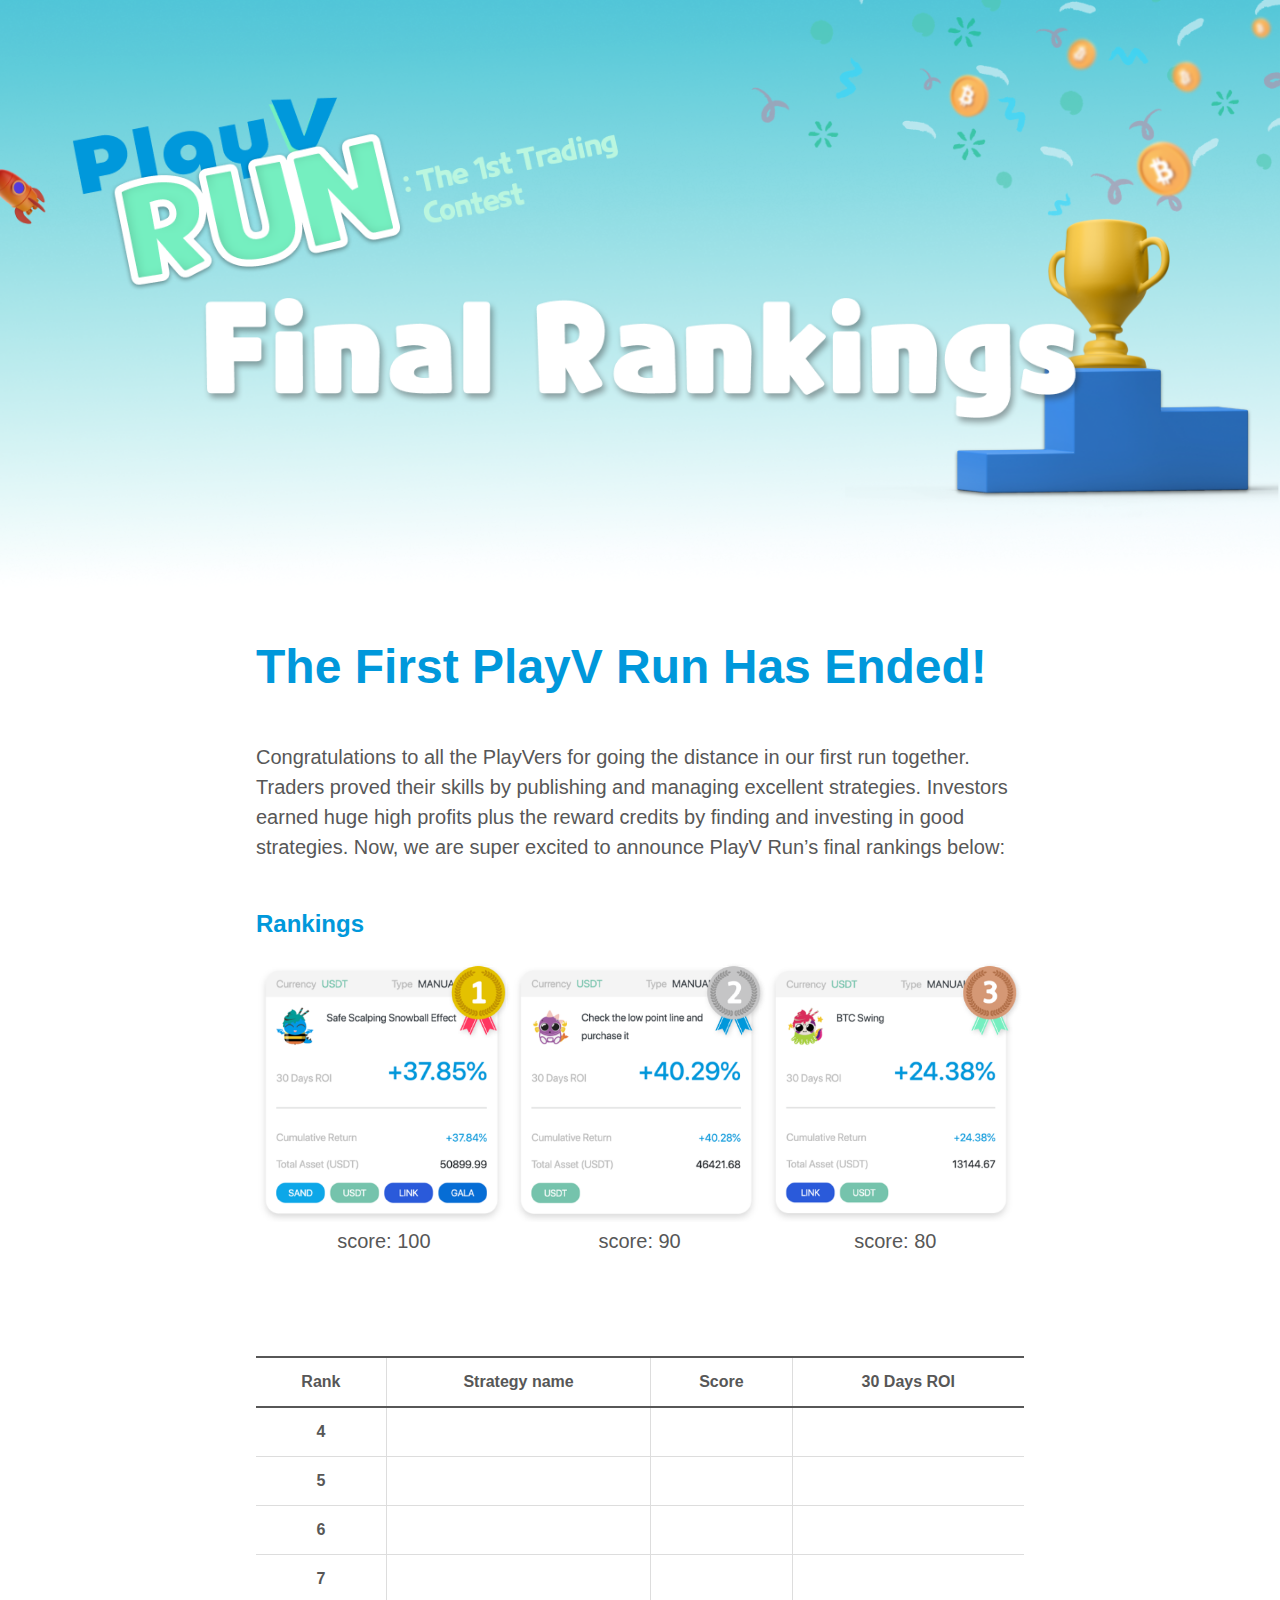
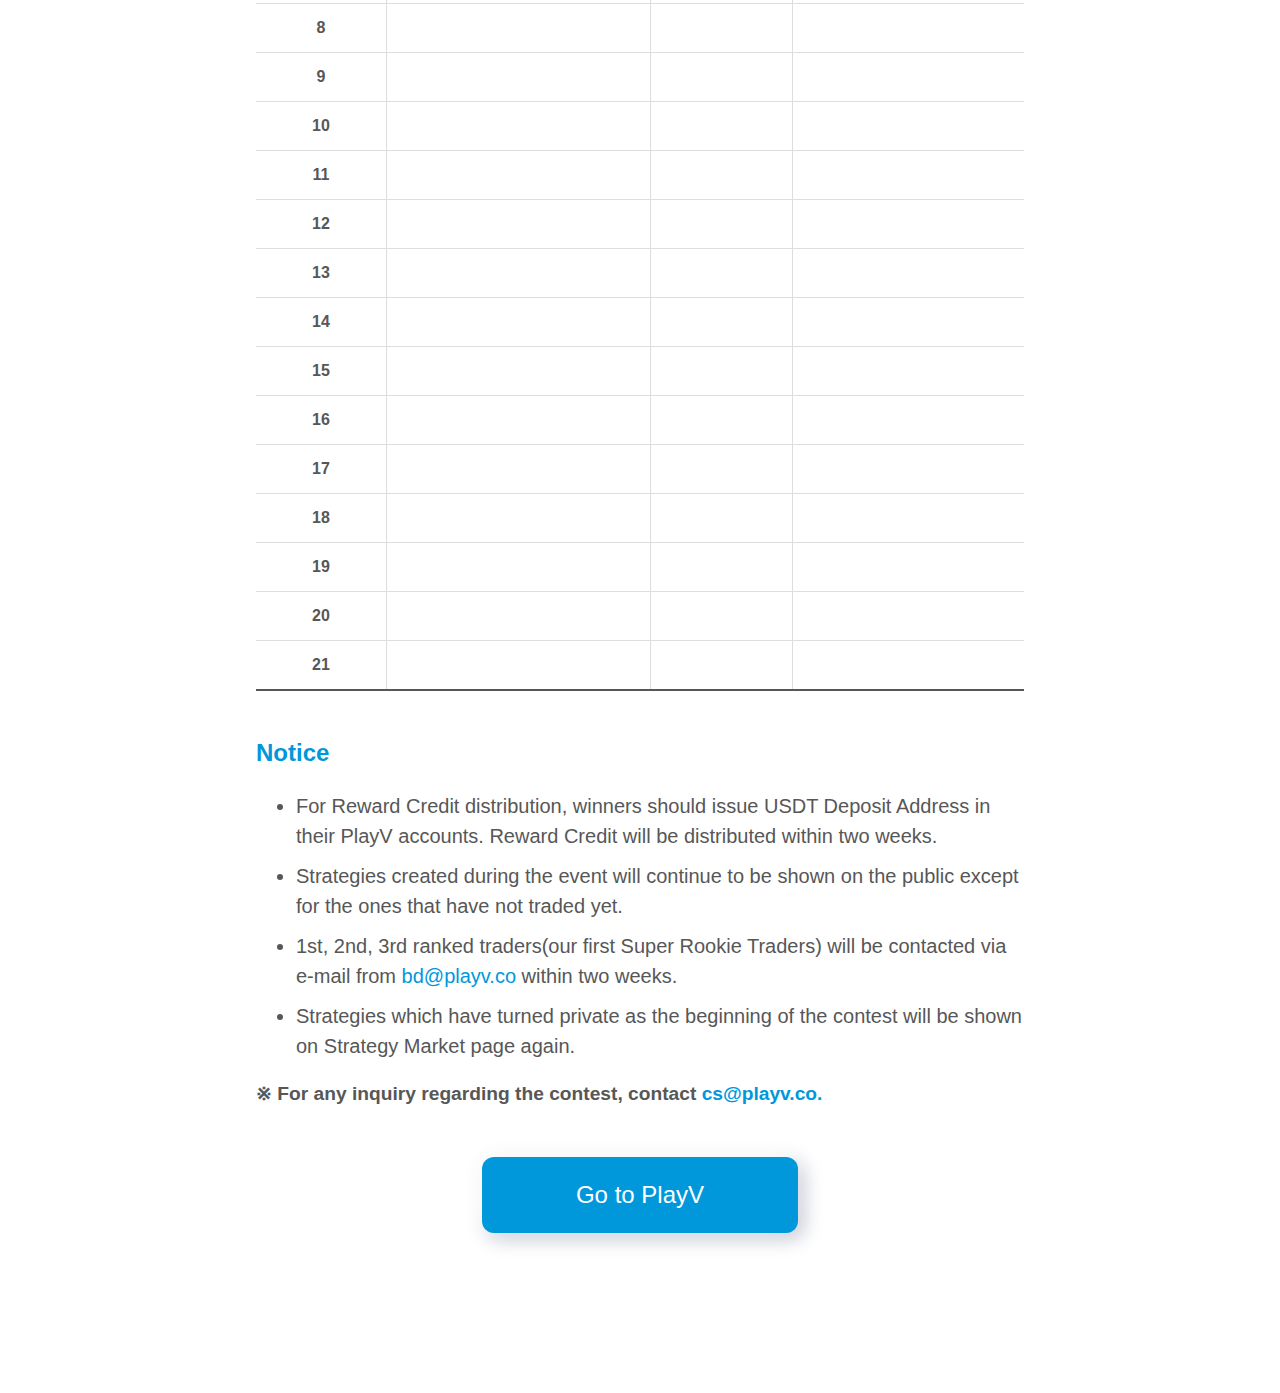
==== close.html @ 8d67564e "Update close.html" ====
<!DOCTYPE html>
<html>
  <head>
    <meta charset="UTF-8" />
    <meta name="viewport" content="width=device-width, initial-scale=1.0">
    <link rel="stylesheet" href="close.css" />
    <link rel="icon" href="imgC/favicon-playV.svg" />
    <meta name="author" content="PlayV" />
    <meta name="title" content="PlayV: Meet Your Crypto Trading Experts" />
    <meta
        name="description"
        content="PlayV is a crypto trading strategy market where you can manage your digital assets with top-performing experts.
  Start only with $50 and invest like a pro."
      />
    <title>PlayV Run</title>
  </head>
  <body>
      <div class="banner">
         <img src="imgC/Hero01.png" width="100%"/>
        </div>
        <div class="app">
          <div class="intro">
            <h1>The First PlayV Run Has Ended!</h1>
            <p>Congratulations to all the PlayVers for going the distance in our first run together. Traders proved their skills by publishing and managing excellent strategies. Investors earned huge high profits plus the reward credits by finding and investing in good strategies. Now, we are super excited to announce PlayV Run’s final rankings below:</p>
        </div>
              
        <div class="rank">
            <h3>Rankings</h3>
            <div class="rankings">
                <div class="rank1">
                    <a href=""><img class="img" src="imgC/01.png" /></a>
                    <p class="score">score: 100</p>
                </div>
                <div class="rank2">
                  <a href=""><img class="img" src="imgC/02.png" /></a>
                    <p class="score">score: 90</p>
                </div>
                <div class="rank3">
                  <a href=""><img class="img" src="imgC/03.png" /></a>
                    <p class="score">score: 80</p>
                </div>
            </div>
                      <div class="table">
            <table>
              <tr>
                <th>Rank</th>
                <th>Strategy name</th>
                <th>Score</th>
                <th class="right">30 Days ROI</th>
              </tr>
              <tr class="top">
                <th>4</th>
                <td></td>
                <td></td>
                <td></td>
              </tr>
             
              <tr>
                <th>5</th>
                <td></td>
                <td></td>
                <td></td>
              </tr>
              
              <tr>
                <th>6</th>
                <td></td>
                <td></td>
                <td></td>
              </tr>

              <tr>
                <th>7</th>
                <td></td>
                <td></td>
                <td></td>
              </tr>

              <tr>
                <th>8</th>
                <td></td>
                <td></td>
                <td></td>
              </tr>

              <tr>
                <th>9</th>
                <td></td>
                <td></td>
                <td></td>
              </tr>

              <tr>
                <th>10</th>
                <td></td>
                <td></td>
                <td></td>
              </tr>

              <tr>
                <th>11</th>
                <td></td>
                <td></td>
                <td></td>
              </tr>

              <tr>
                <th>12</th>
                <td></td>
                <td></td>
                <td></td>
              </tr>

              <tr>
                <th>13</th>
                <td></td>
                <td></td>
                <td></td>
              </tr>

              <tr>
                <th>14</th>
                <td></td>
                <td></td>
                <td></td>
              </tr>

              <tr>
                <th>15</th>
                <td></td>
                <td></td>
                <td></td>
              </tr>

              <tr>
                <th>16</th>
                <td></td>
                <td></td>
                <td></td>
              </tr>

              <tr>
                <th>17</th>
                <td></td>
                <td></td>
                <td></td>
              </tr>

              <tr>
                <th>18</th>
                <td></td>
                <td></td>
                <td></td>
              </tr>

              <tr>
                <th>19</th>
                <td></td>
                <td></td>
                <td></td>
              </tr>

              <tr>
                <th>20</th>
                <td></td>
                <td></td>
                <td></td>
              </tr>

              <tr>
                <th>21</th>
                <td></td>
                <td></td>
                <td></td>
              </tr>
              </table>
          </div>
        </div>
        
        <div class="notice">
            <h3 >Notice</h3>
            <ul>
              <li>For Reward Credit distribution, winners should issue USDT Deposit Address in their PlayV accounts. Reward Credit will be distributed within two weeks.</li>
              <li>Strategies created during the event will continue to be shown on the public except for the ones that have not traded yet.</li>
              <li>1st, 2nd, 3rd ranked traders(our first Super Rookie Traders) will be contacted via e-mail from <a href = "mailto:bd@playv.co">bd@playv.co</a> within two weeks.</li>
              <li>Strategies which have turned private as the beginning of the contest will be shown on Strategy Market page again.</li>
            </ul>
            <p class="caption">※ For any inquiry regarding the contest, contact <a href = "mailto:cs@playv.co">cs@playv.co.</a></p>

    
          <div class="nav">
            <a class="button" href="https://bit.ly/33tmx2T">Go to PlayV</a>
          </div>
        </div>
      </body>
    </html>
---- close.css ----
body {
    width: 100%;
    height: 100%;
    margin: 0px;
    padding: 0px;
    font-family: -apple-system, Arial, Helvetica, sans-serif;
    color: #575757;
  }

  .banner{
      width: 100%;
      height: auto;
  }
  
  .app {
    margin-left: 20%;
    margin-right: 20%;
    width: 60%;
  }
  
  h1 {
    font-size: 3em;
    font-weight: 700;
    color: #0098db;
    margin-bottom: 1em;
  }
  
  h3 {
    font-size: 1.5em;
    font-weight: 600;
    text-align: left;
    color: #0098db;
    margin-top: 2em;
  }

  p{
      font-size: 1.25em;
    line-height: 1.5em;
    font-weight: 300;
  }
  
  .intro{}

  .rankings {
    width: 100%;
    display: flex;
  }
  
  .img{
      width: 100%;
  }

  .rank1{
      width: 33.3%;
      display:flex;
      flex-direction: column;
      align-items: center;
  }
  .rank2{
    width: 33.3%;
    display:flex;
    flex-direction: column;
    align-items: center;
  }
  .rank3{
    width: 33.3%;
    display:flex;
    flex-direction: column;
    align-items: center;
  }

  .table{
      margin-top: 5rem;
  }

 .notice{}

  li {
    margin-top: 0.5em;
    font-weight: 300;
    font-size: 1.25em;
    line-height: 1.5em;
  }
  
  a {
    color: #0098db;
  }
  a:link {
    text-decoration: none;
  }
  a:hover {
    color: #2c2c2c;
    text-decoration: underline;
    opacity: 0.8;
  }
  a:active {
    color: #2c2c2c;
    text-decoration: underline;
  }
  a:visited {
    color: #0098db;
    text-decoration: underline;
  }
  .caption {
    font-size: 1.2em;
    font-weight: bold;
    color: #575757;
  }
  
  .nav {
    display: flex;
    justify-content: center;
    align-items: center;
    margin-top: 3em;
    margin-bottom: 10em;
  }

  .button {
    width: 35%;
    background-color: #0098db; /* Green */
    border: none;
    color: #fff;
    padding: 1em 1em;
    text-align: center;
    text-decoration: none;
    font-size: 16px;
    border-radius: 0.5em;
    font-size: 1.5em;
    box-shadow: -5px -5px 20px white, 5px 5px 20px #babecc;
  }
  
  .button:hover {
    box-shadow: -3px -3px 8px white, 3px 3px 8px #babecc;
    color: #fff;
  }
  
  .button:active {
    box-shadow: inset 5px 5px 10px #babecc, inset -5px -5px 10px white;
    color: #fff;
  }
  
  .button:after {
    box-shadow: inset 5px 5px 10px #babecc, inset -5px -5px 10px white;
    color: #fff;
  }
  .button:visited {
    box-shadow: inset 5px 5px 10px #babecc, inset -5px -5px 10px white;
    color: #fff;
  }
  
  .buttonlong {
    display: block;
    justify-self: center;
    width: 100%;
    margin-top: 5%;
    border: none;
    color: #fff;
  }
  
  table{
        border-collapse: collapse;
        width: 100%;
        text-align: center;
        border-left: 0px;
        border-top: 2px solid #575757;
        border-bottom: 2px solid #575757;
        overflow-wrap: break-word;
  }

  td {
    border: 1px solid #ddd;
    text-align: center;
    padding: 15px;
    border-right: 0px;
  }
  th {
    border: 1px solid #ddd;
    text-align: center;
    padding: 15px;
    border-left: 0px;
  }
  
  .top{
      border-top: 2px solid #575757;
  }

  .right{
    border-right: 0px;
}

  hr {
    border-top: 1px;
    margin-top: 10%;
    margin-bottom: 5%;
  }
  
  .score {
    margin-top:0px;
  }

  
@media only screen and (max-width: 800px) {
    .app {
        margin-left: 7%;
    margin-right: 7%;
      width: 86%;
      height: auto;
    }
    p {
      font-size: 1em;
      font-weight: 400;
      line-height: 1.7em;
      margin-left: 0em;
    }
    .indent {
      margin-left: 1em;
    }
  
    h1 {
      font-size: 2.5em;
    }
  
    h3 {
      font-size: 1.5em;
      line-height: 1em;
      margin-top: 2em;
      font-weight: 700;
    }

    .rankings {
        width: 100%;
        display: flex;
        flex-direction: column;
        align-items: center;
      }
      
      .img{
          width: 100%;
      }
    
      .rank1{
          width: 80%;
          display:flex;
          flex-direction: column;
          align-items: center;
      }
      .rank2{
        width: 80%;
        display:flex;
        flex-direction: column;
        align-items: center;
      }
      .rank3{
        width: 80%;
        display:flex;
        flex-direction: column;
        align-items: center;
      }
  
    li {
      font-size: 1em;
    }
    .caption {
      font-size: 0.85em;
      line-height: 1.5em;
      margin-left: 2.75em;
    }
  
    .button {
      font-size: 1em;
      padding: 1em 1em;
    }
  
    .nav {
        width: 100%;
      margin-top: 3em;
      margin-bottom: 3em;
    }
    
    .score{
        margin-bottom:2.25rem;
    }
    .table{
        margin-top:1rem;
    }
  }
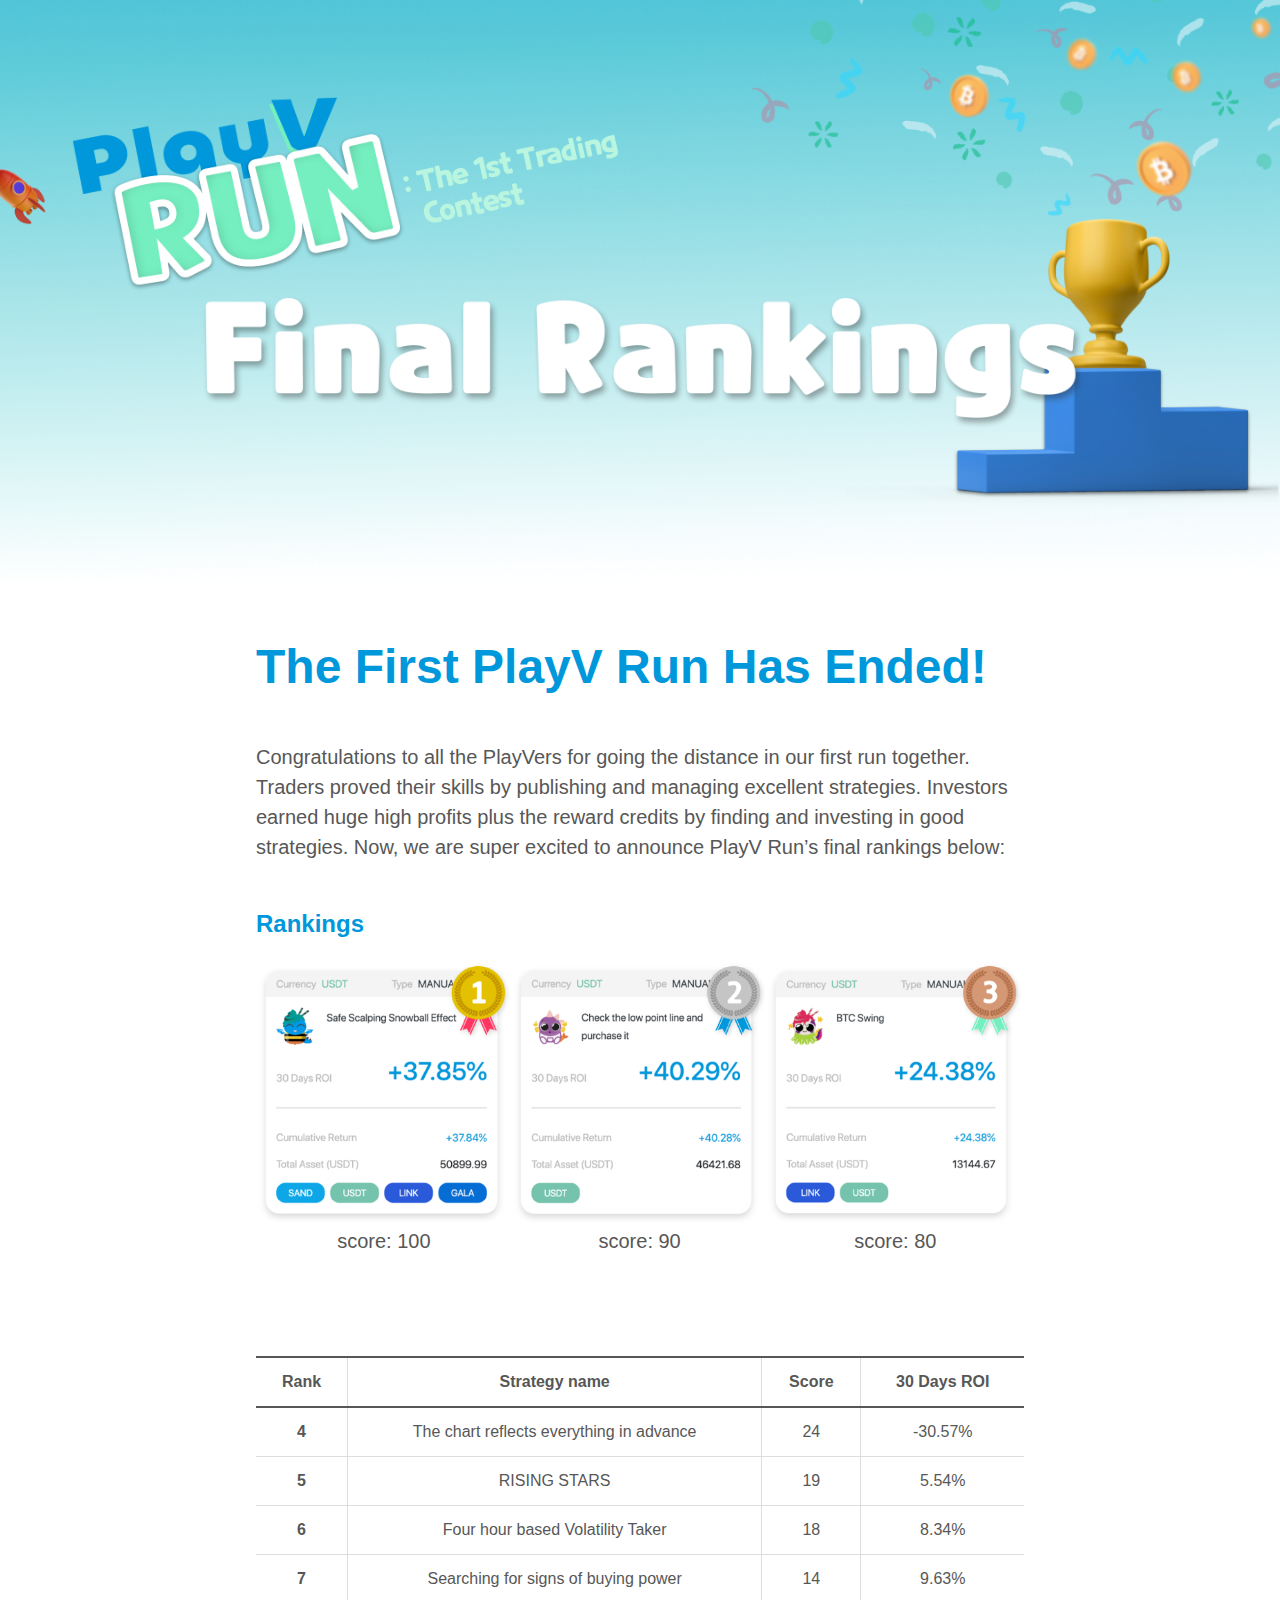
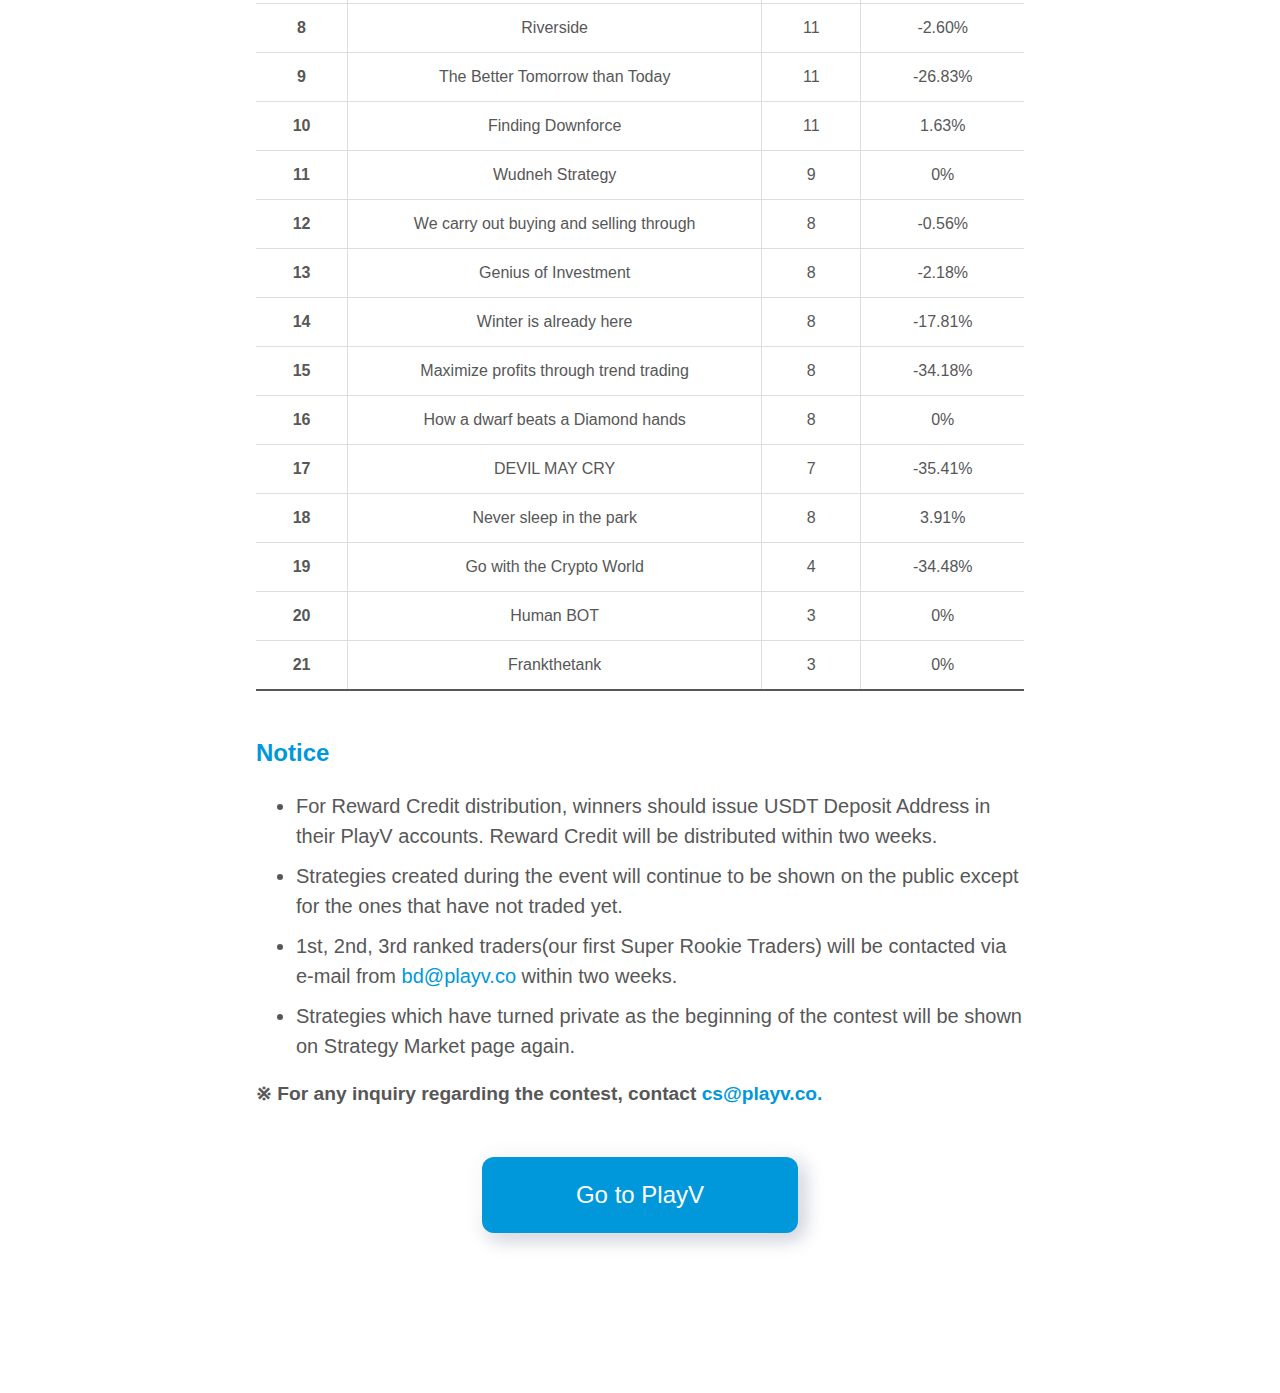
==== commit 638d0aab: "Update close.html" ====
--- a/close.html
+++ b/close.html
@@ -6,7 +6,7 @@
     <link rel="stylesheet" href="close.css" />
     <link rel="icon" href="imgC/favicon-playV.svg" />
     <meta name="author" content="PlayV" />
-    <meta name="title" content="PlayV: Meet Your Crypto Trading Experts" />
+    <meta name="title" content="Play Run Final Ranking" />
     <meta
         name="description"
         content="PlayV is a crypto trading strategy market where you can manage your digital assets with top-performing experts.
@@ -50,128 +50,128 @@
               </tr>
               <tr class="top">
                 <th>4</th>
-                <td></td>
-                <td></td>
-                <td></td>
+                <td>The chart reflects everything in advance</td>
+                <td>24</td>
+                <td>-30.57%</td>
               </tr>
              
               <tr>
                 <th>5</th>
-                <td></td>
-                <td></td>
-                <td></td>
+                <td>RISING STARS</td>
+                <td>19</td>
+                <td>5.54%</td>
               </tr>
               
               <tr>
                 <th>6</th>
-                <td></td>
-                <td></td>
-                <td></td>
+                <td>Four hour based Volatility Taker</td>
+                <td>18</td>
+                <td>8.34%</td>
               </tr>
 
               <tr>
                 <th>7</th>
-                <td></td>
-                <td></td>
-                <td></td>
+                <td>Searching for signs of buying power</td>
+                <td>14</td>
+                <td>9.63%</td>
               </tr>
 
               <tr>
                 <th>8</th>
-                <td></td>
-                <td></td>
-                <td></td>
+                <td>Riverside</td>
+                <td>11</td>
+                <td>-2.60%</td>
               </tr>
 
               <tr>
                 <th>9</th>
-                <td></td>
-                <td></td>
-                <td></td>
+                <td>The Better Tomorrow than Today</td>
+                <td>11</td>
+                <td>-26.83%</td>
               </tr>
 
               <tr>
                 <th>10</th>
-                <td></td>
-                <td></td>
-                <td></td>
+                <td>Finding Downforce</td>
+                <td>11</td>
+                <td>1.63%</td>
               </tr>
 
               <tr>
                 <th>11</th>
-                <td></td>
-                <td></td>
-                <td></td>
+                <td>Wudneh Strategy</td>
+                <td>9</td>
+                <td>0%</td>
               </tr>
 
               <tr>
                 <th>12</th>
-                <td></td>
-                <td></td>
-                <td></td>
+                <td>We carry out buying and selling through</td>
+                <td>8</td>
+                <td>-0.56%</td>
               </tr>
 
               <tr>
                 <th>13</th>
-                <td></td>
-                <td></td>
-                <td></td>
+                <td>Genius of Investment</td>
+                <td>8</td>
+                <td>-2.18%</td>
               </tr>
 
               <tr>
                 <th>14</th>
-                <td></td>
-                <td></td>
-                <td></td>
+                <td>Winter is already here</td>
+                <td>8</td>
+                <td>-17.81%</td>
               </tr>
 
               <tr>
                 <th>15</th>
-                <td></td>
-                <td></td>
-                <td></td>
+                <td>Maximize profits through trend trading</td>
+                <td>8</td>
+                <td>-34.18%</td>
               </tr>
 
               <tr>
                 <th>16</th>
-                <td></td>
-                <td></td>
-                <td></td>
+                <td>How a dwarf beats a Diamond hands</td>
+                <td>8</td>
+                <td>0%</td>
               </tr>
 
               <tr>
                 <th>17</th>
-                <td></td>
-                <td></td>
-                <td></td>
+                <td>DEVIL MAY CRY</td>
+                <td>7</td>
+                <td>-35.41%</td>
               </tr>
 
               <tr>
                 <th>18</th>
-                <td></td>
-                <td></td>
-                <td></td>
+                <td>Never sleep in the park</td>
+                <td>8</td>
+                <td>3.91%</td>
               </tr>
 
               <tr>
                 <th>19</th>
-                <td></td>
-                <td></td>
-                <td></td>
+                <td>Go with the Crypto World</td>
+                <td>4</td>
+                <td>-34.48%</td>
               </tr>
 
               <tr>
                 <th>20</th>
-                <td></td>
-                <td></td>
-                <td></td>
+                <td>Human BOT</td>
+                <td>3</td>
+                <td>0%</td>
               </tr>
 
               <tr>
                 <th>21</th>
-                <td></td>
-                <td></td>
-                <td></td>
+                <td>Frankthetank</td>
+                <td>3</td>
+                <td>0%</td>
               </tr>
               </table>
           </div>
@@ -189,7 +189,7 @@
 
     
           <div class="nav">
-            <a class="button" href="https://bit.ly/33tmx2T">Go to PlayV</a>
+            <a class="button" href="https://www.playv.co/marketplace?utm_source=PlayV-Run-end&utm_medium=Event-page&utm_id=PlayV-Run-end">Go to PlayV</a>
           </div>
         </div>
       </body>
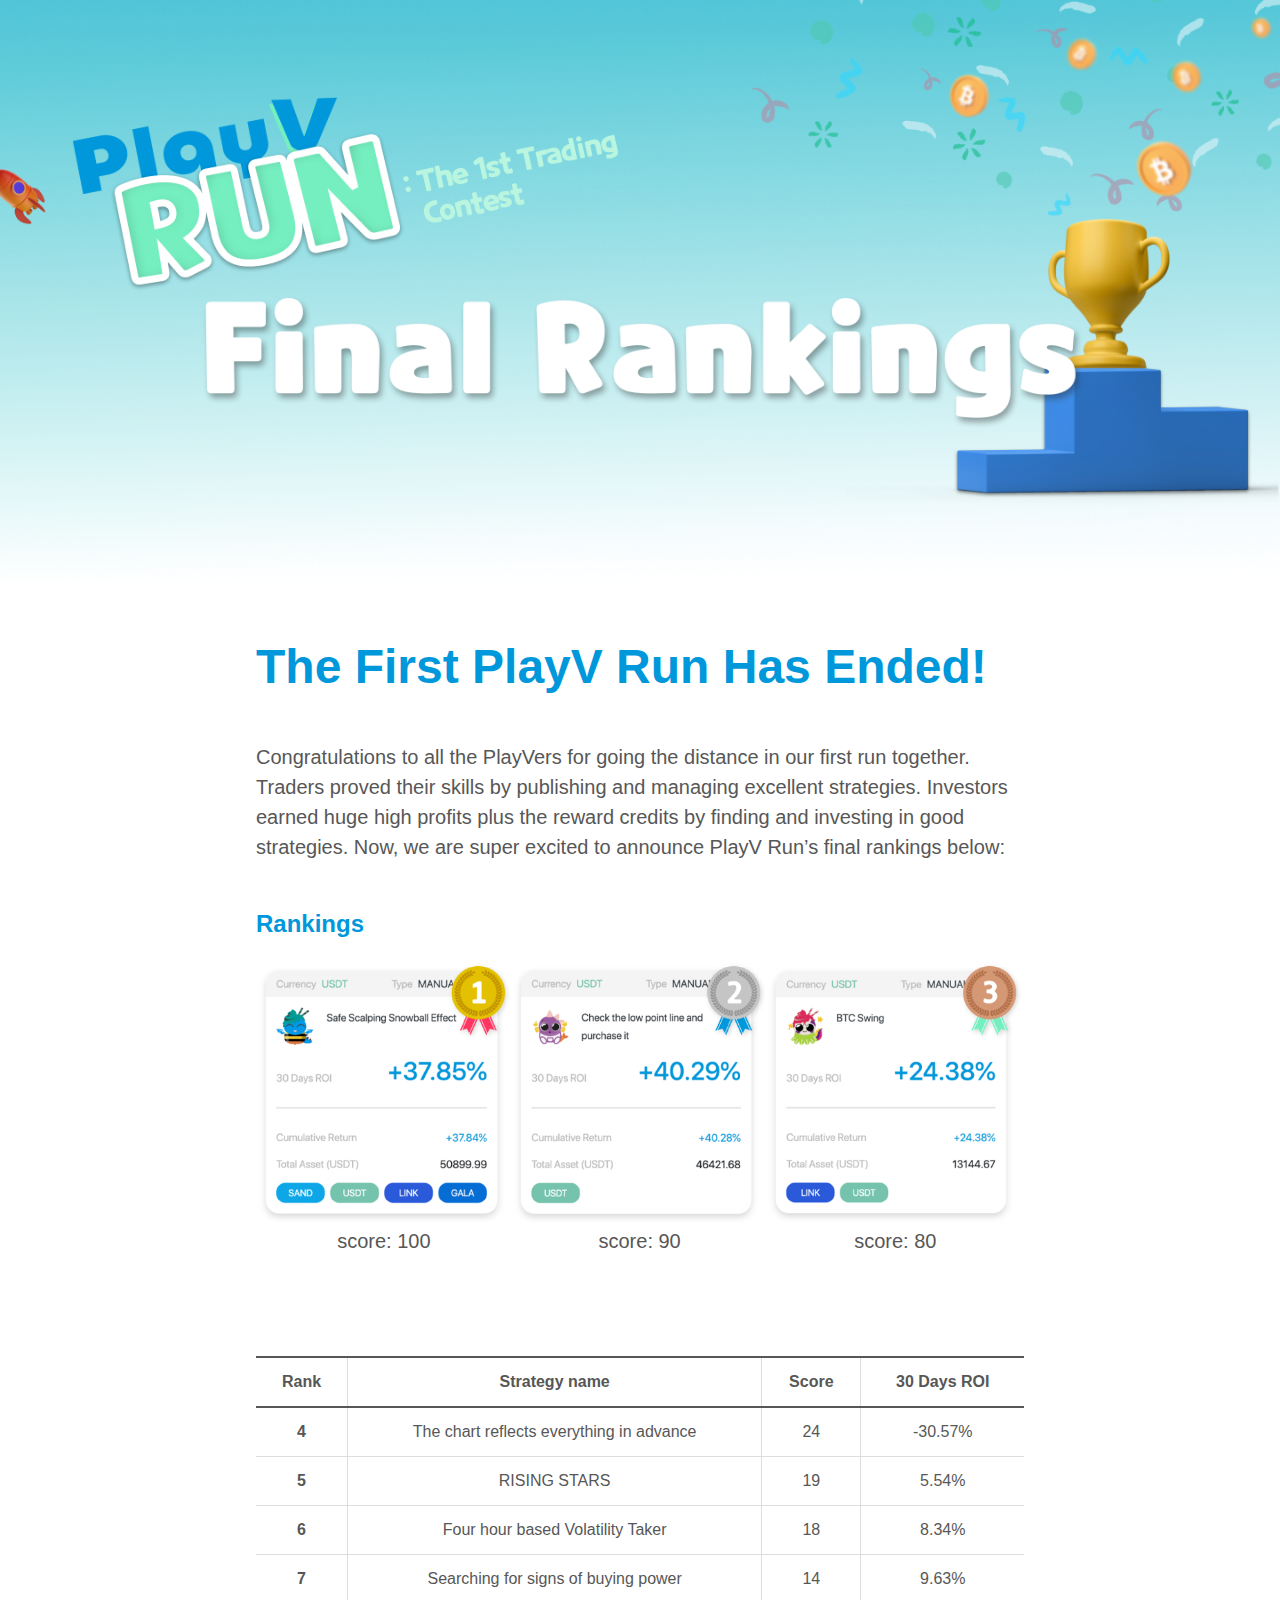
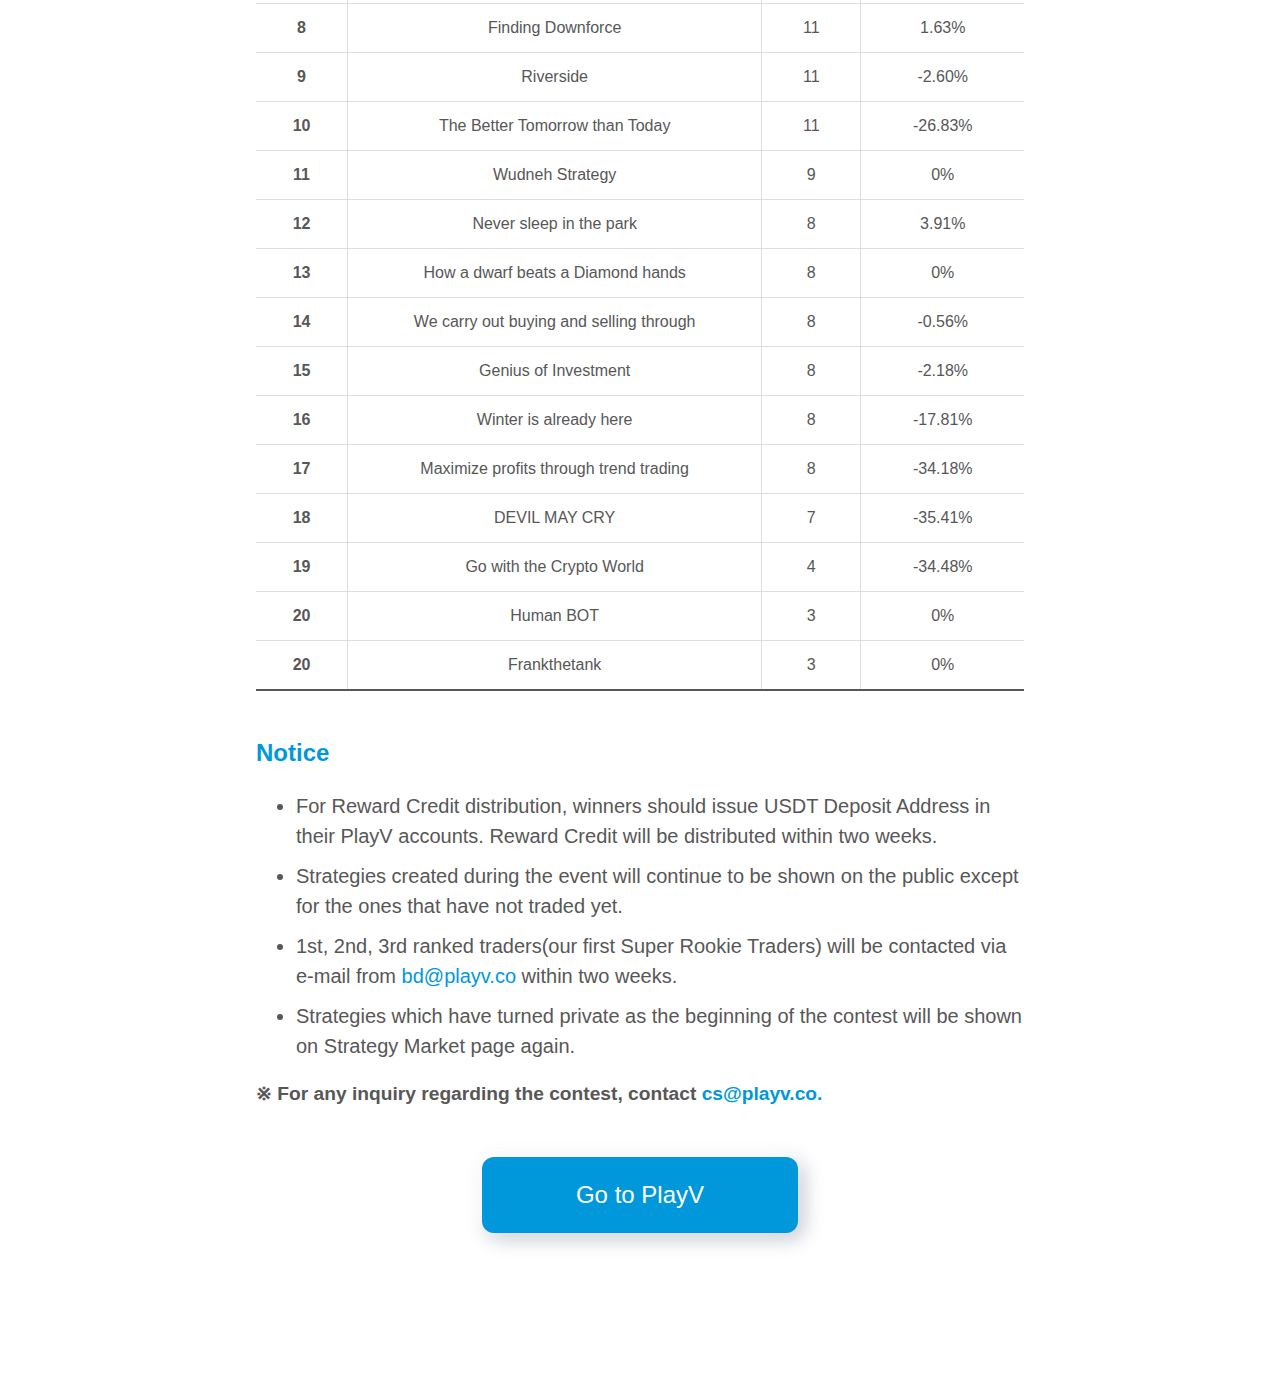
==== commit 8b5facfd: "Update close.html" ====
--- a/close.html
+++ b/close.html
@@ -78,23 +78,23 @@
 
               <tr>
                 <th>8</th>
+                <td>Finding Downforce</td>
+                <td>11</td>
+                <td>1.63%</td>
+              </tr>
+
+              <tr>
+                <th>9</th>
                 <td>Riverside</td>
                 <td>11</td>
                 <td>-2.60%</td>
               </tr>
 
               <tr>
-                <th>9</th>
+                <th>10</th>
                 <td>The Better Tomorrow than Today</td>
                 <td>11</td>
                 <td>-26.83%</td>
-              </tr>
-
-              <tr>
-                <th>10</th>
-                <td>Finding Downforce</td>
-                <td>11</td>
-                <td>1.63%</td>
               </tr>
 
               <tr>
@@ -106,51 +106,51 @@
 
               <tr>
                 <th>12</th>
+                <td>Never sleep in the park</td>
+                <td>8</td>
+                <td>3.91%</td>
+              </tr>
+
+              <tr>
+                <th>13</th>
+                <td>How a dwarf beats a Diamond hands</td>
+                <td>8</td>
+                <td>0%</td>
+              </tr>
+
+              <tr>
+                <th>14</th>
                 <td>We carry out buying and selling through</td>
                 <td>8</td>
                 <td>-0.56%</td>
               </tr>
 
               <tr>
-                <th>13</th>
+                <th>15</th>
                 <td>Genius of Investment</td>
                 <td>8</td>
                 <td>-2.18%</td>
               </tr>
 
               <tr>
-                <th>14</th>
+                <th>16</th>
                 <td>Winter is already here</td>
                 <td>8</td>
                 <td>-17.81%</td>
               </tr>
 
               <tr>
-                <th>15</th>
+                <th>17</th>
                 <td>Maximize profits through trend trading</td>
                 <td>8</td>
                 <td>-34.18%</td>
               </tr>
 
               <tr>
-                <th>16</th>
-                <td>How a dwarf beats a Diamond hands</td>
-                <td>8</td>
-                <td>0%</td>
-              </tr>
-
-              <tr>
-                <th>17</th>
+                <th>18</th>
                 <td>DEVIL MAY CRY</td>
                 <td>7</td>
                 <td>-35.41%</td>
-              </tr>
-
-              <tr>
-                <th>18</th>
-                <td>Never sleep in the park</td>
-                <td>8</td>
-                <td>3.91%</td>
               </tr>
 
               <tr>
@@ -168,7 +168,7 @@
               </tr>
 
               <tr>
-                <th>21</th>
+                <th>20</th>
                 <td>Frankthetank</td>
                 <td>3</td>
                 <td>0%</td>
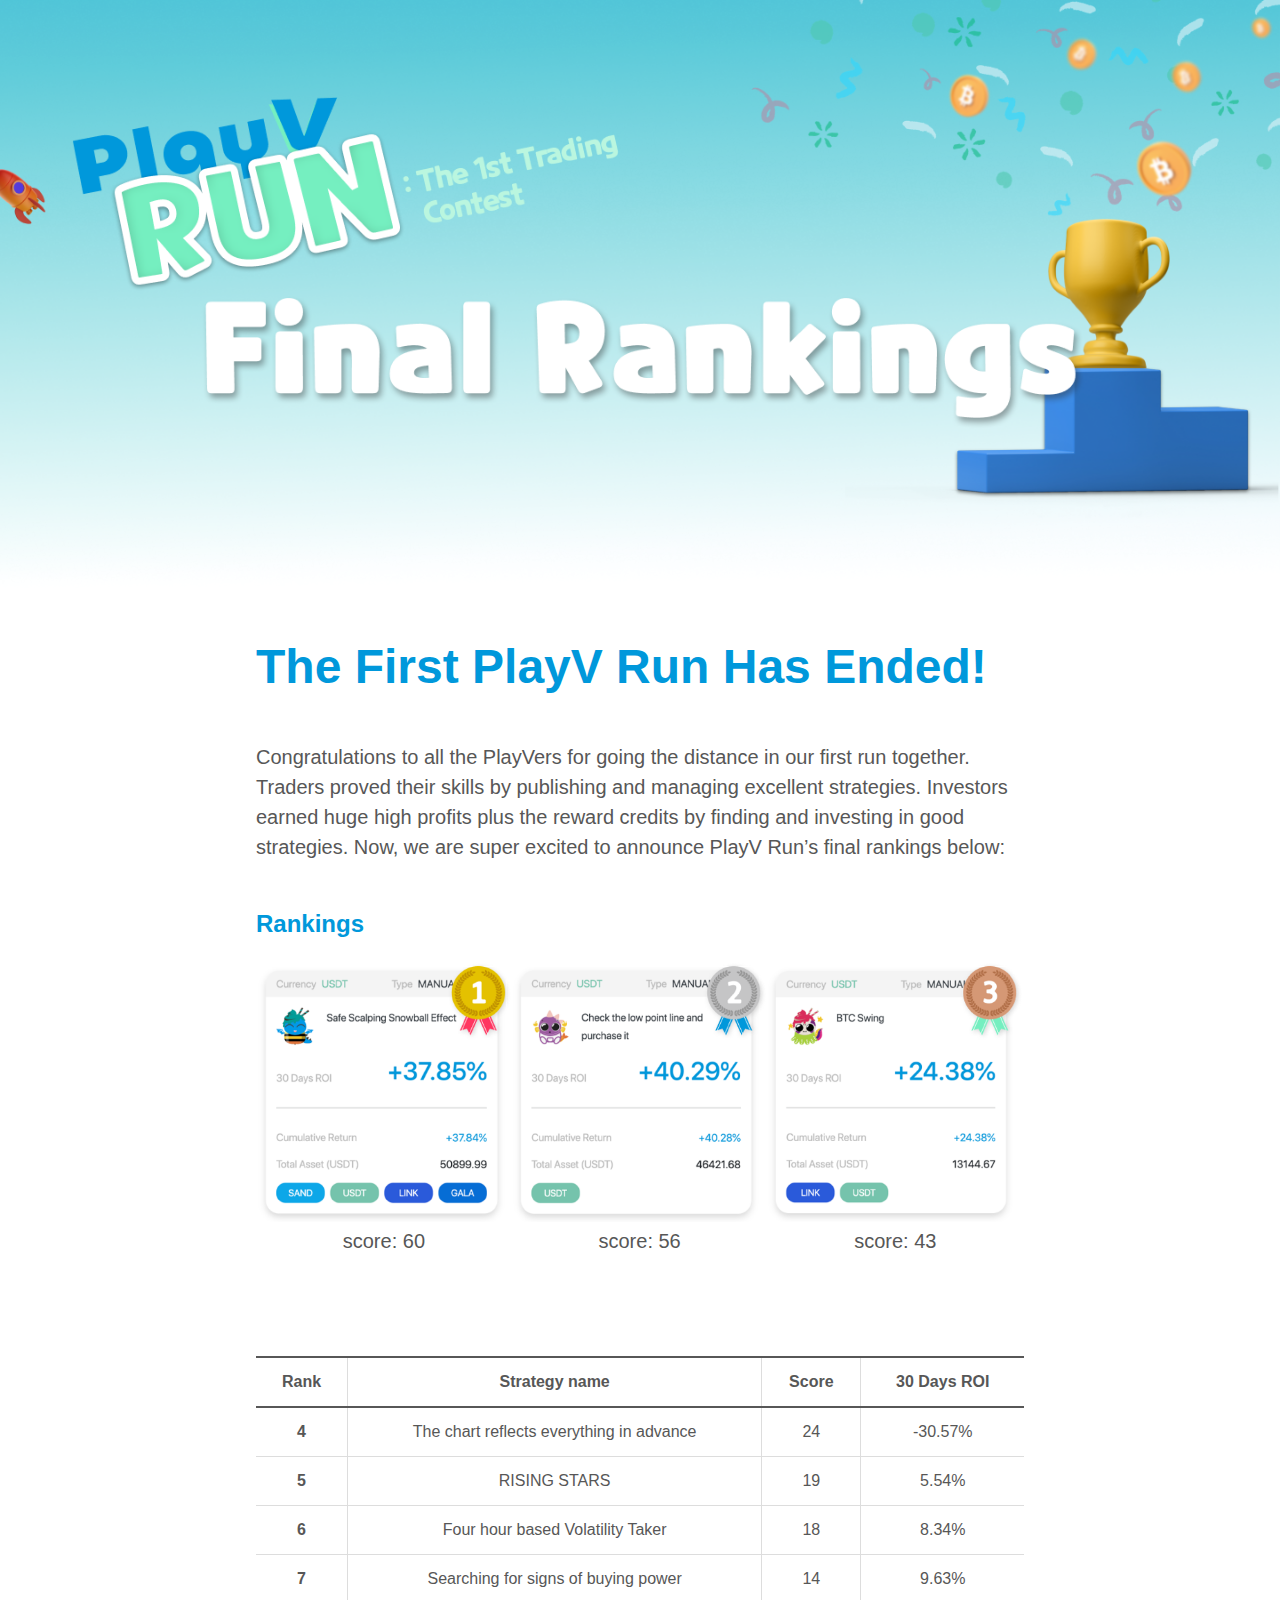
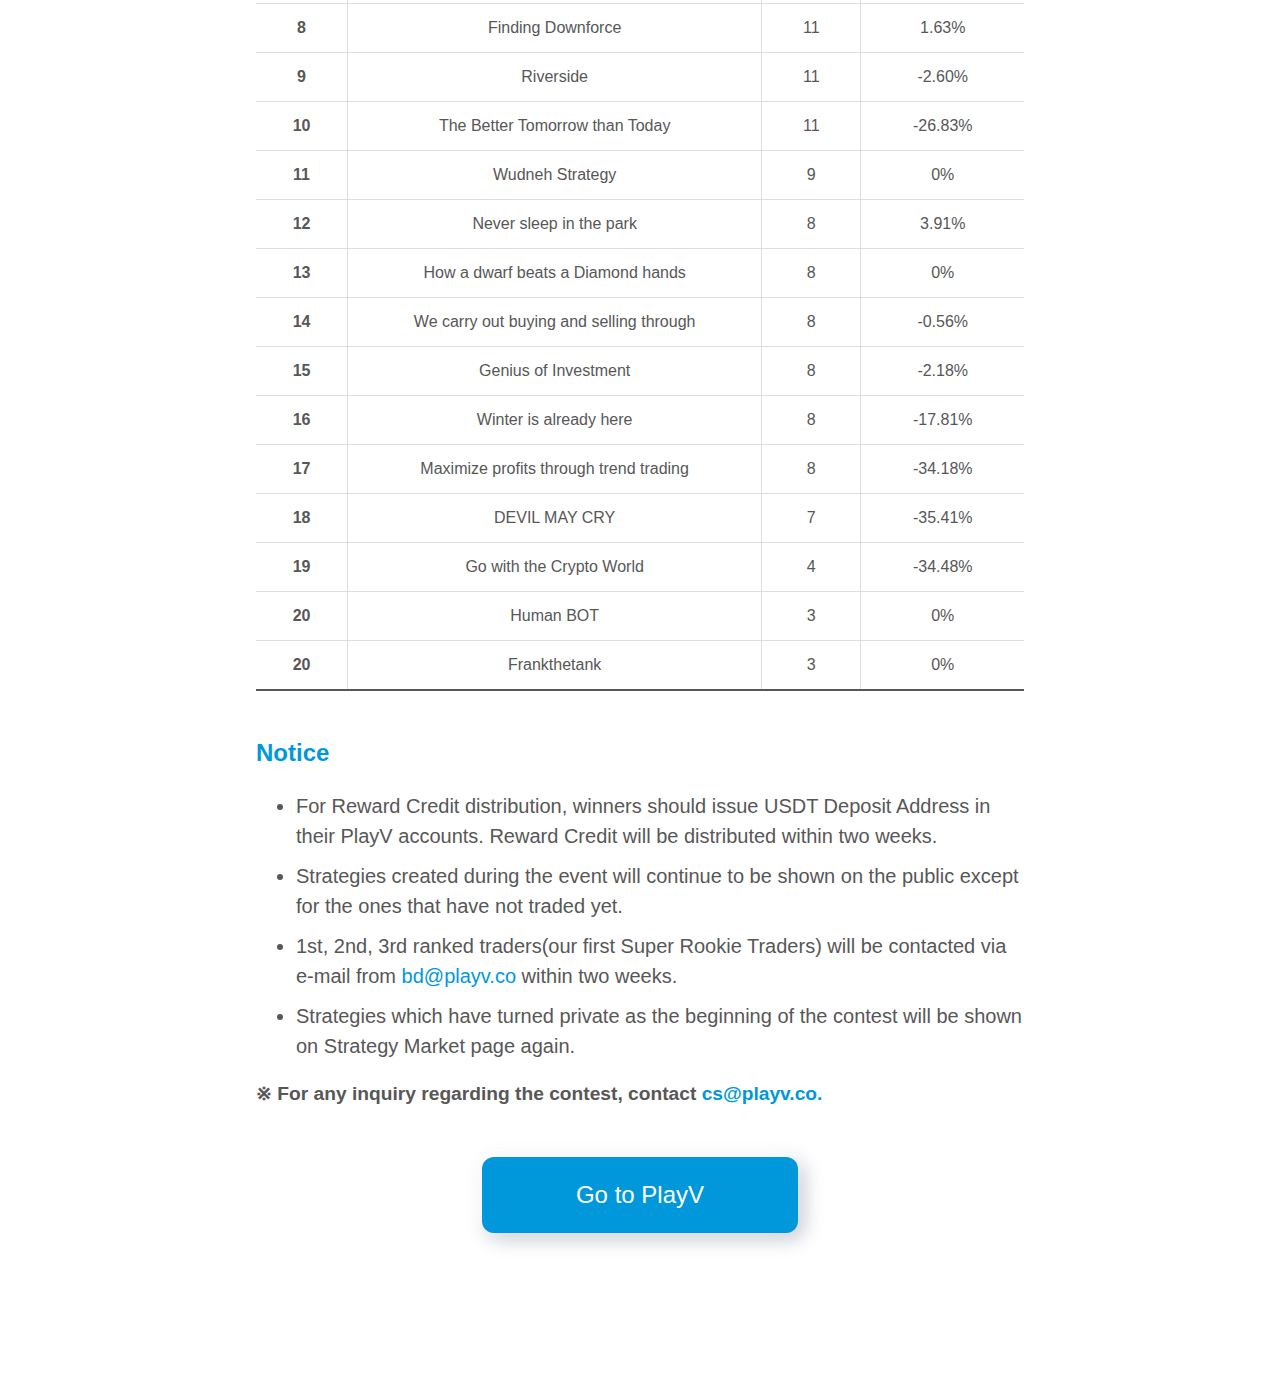
==== commit e18d9e16: "Update close.html" ====
--- a/close.html
+++ b/close.html
@@ -6,7 +6,7 @@
     <link rel="stylesheet" href="close.css" />
     <link rel="icon" href="imgC/favicon-playV.svg" />
     <meta name="author" content="PlayV" />
-    <meta name="title" content="Play Run Final Ranking" />
+    <meta name="title" content="PlayV Run Final Ranking" />
     <meta
         name="description"
         content="PlayV is a crypto trading strategy market where you can manage your digital assets with top-performing experts.
@@ -28,16 +28,16 @@
             <h3>Rankings</h3>
             <div class="rankings">
                 <div class="rank1">
-                    <a href=""><img class="img" src="imgC/01.png" /></a>
-                    <p class="score">score: 100</p>
+                    <a href="https://www.playv.co/strategy/d26c0d4858a62b67400d282272b3d1d099aca9b1fecfe24a9bffedcf4e72c11a"><img class="img" src="imgC/01.png" /></a>
+                    <p class="score">score: 60</p>
                 </div>
                 <div class="rank2">
-                  <a href=""><img class="img" src="imgC/02.png" /></a>
-                    <p class="score">score: 90</p>
+                  <a href="https://www.playv.co/strategy/9916478413a46be5366b68717572df42cb1c337f8eabe95b5b7aeb4d663ecf88"><img class="img" src="imgC/02.png" /></a>
+                    <p class="score">score: 56</p>
                 </div>
                 <div class="rank3">
-                  <a href=""><img class="img" src="imgC/03.png" /></a>
-                    <p class="score">score: 80</p>
+                  <a href="https://www.playv.co/strategy/875e16b1705cc4fdf0715b7c413f71629ebc1b085714c387c4d3362a8b1d582d"><img class="img" src="imgC/03.png" /></a>
+                    <p class="score">score: 43</p>
                 </div>
             </div>
                       <div class="table">
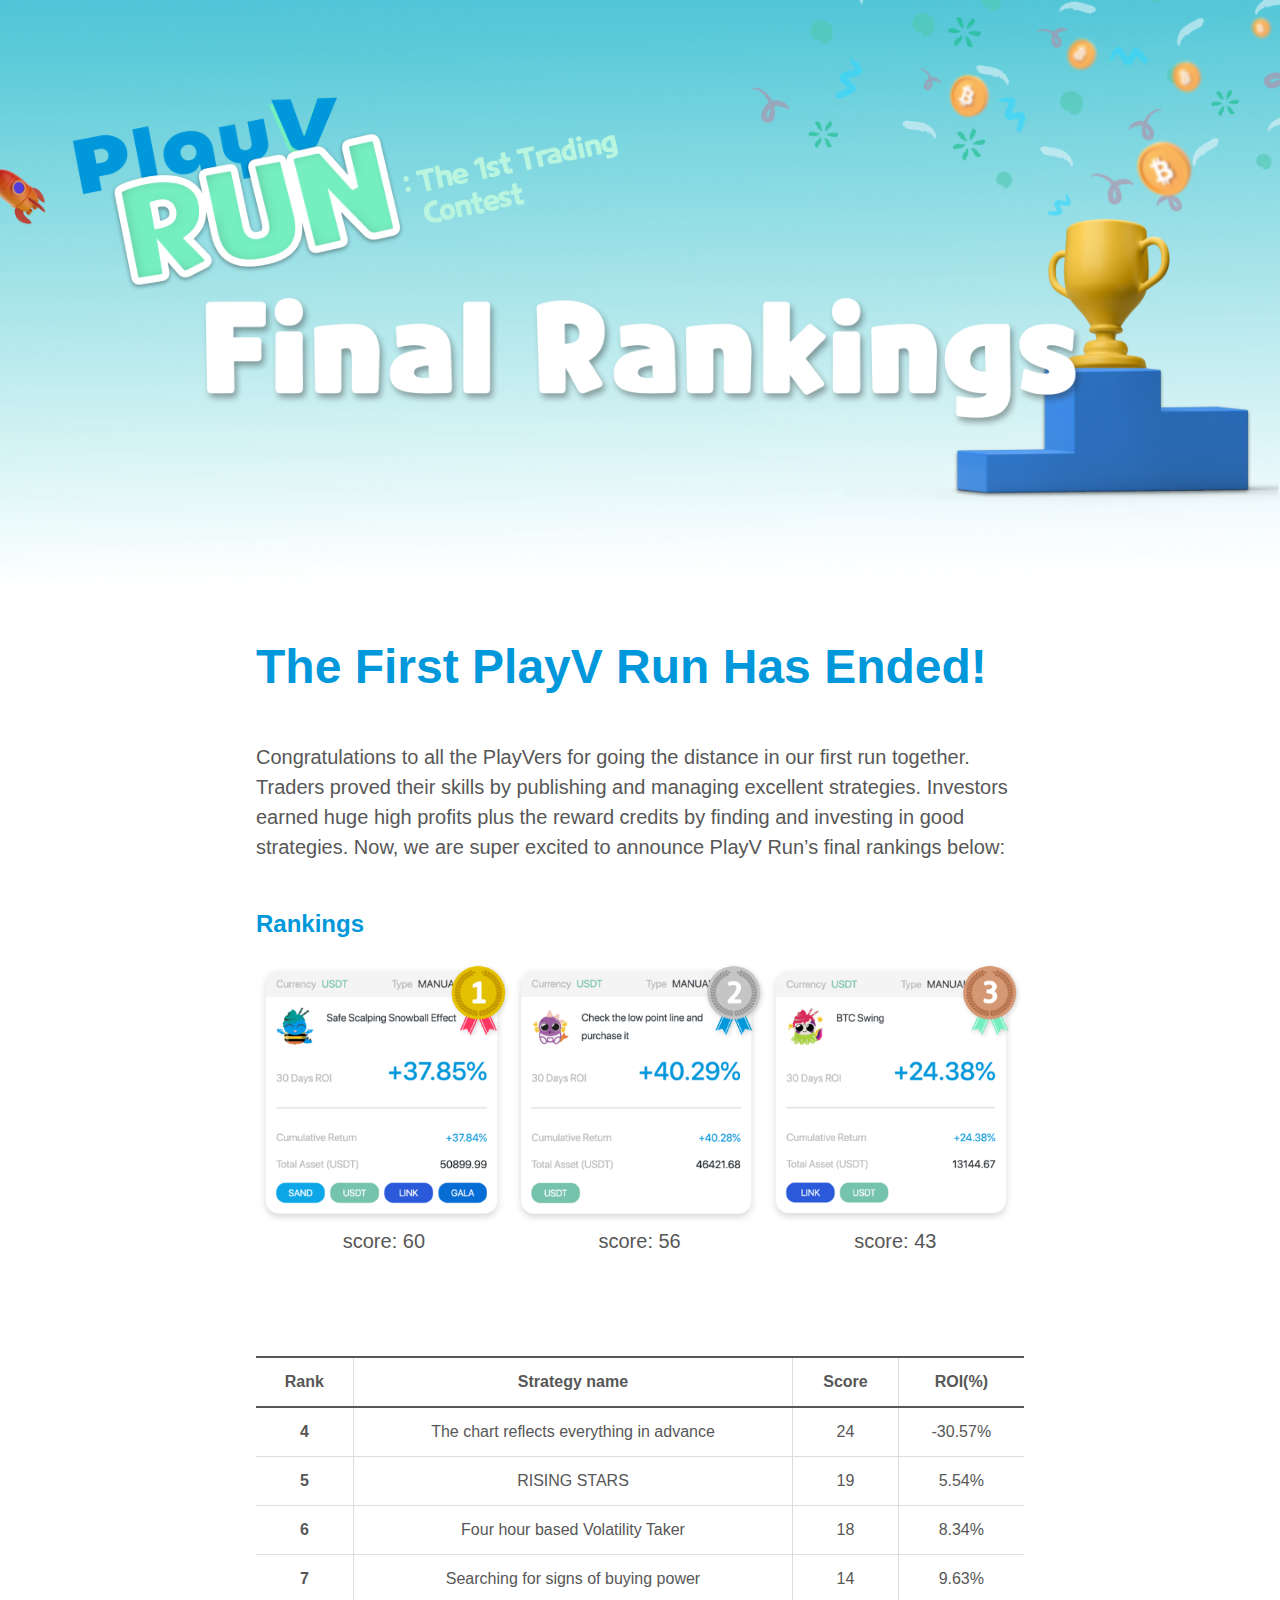
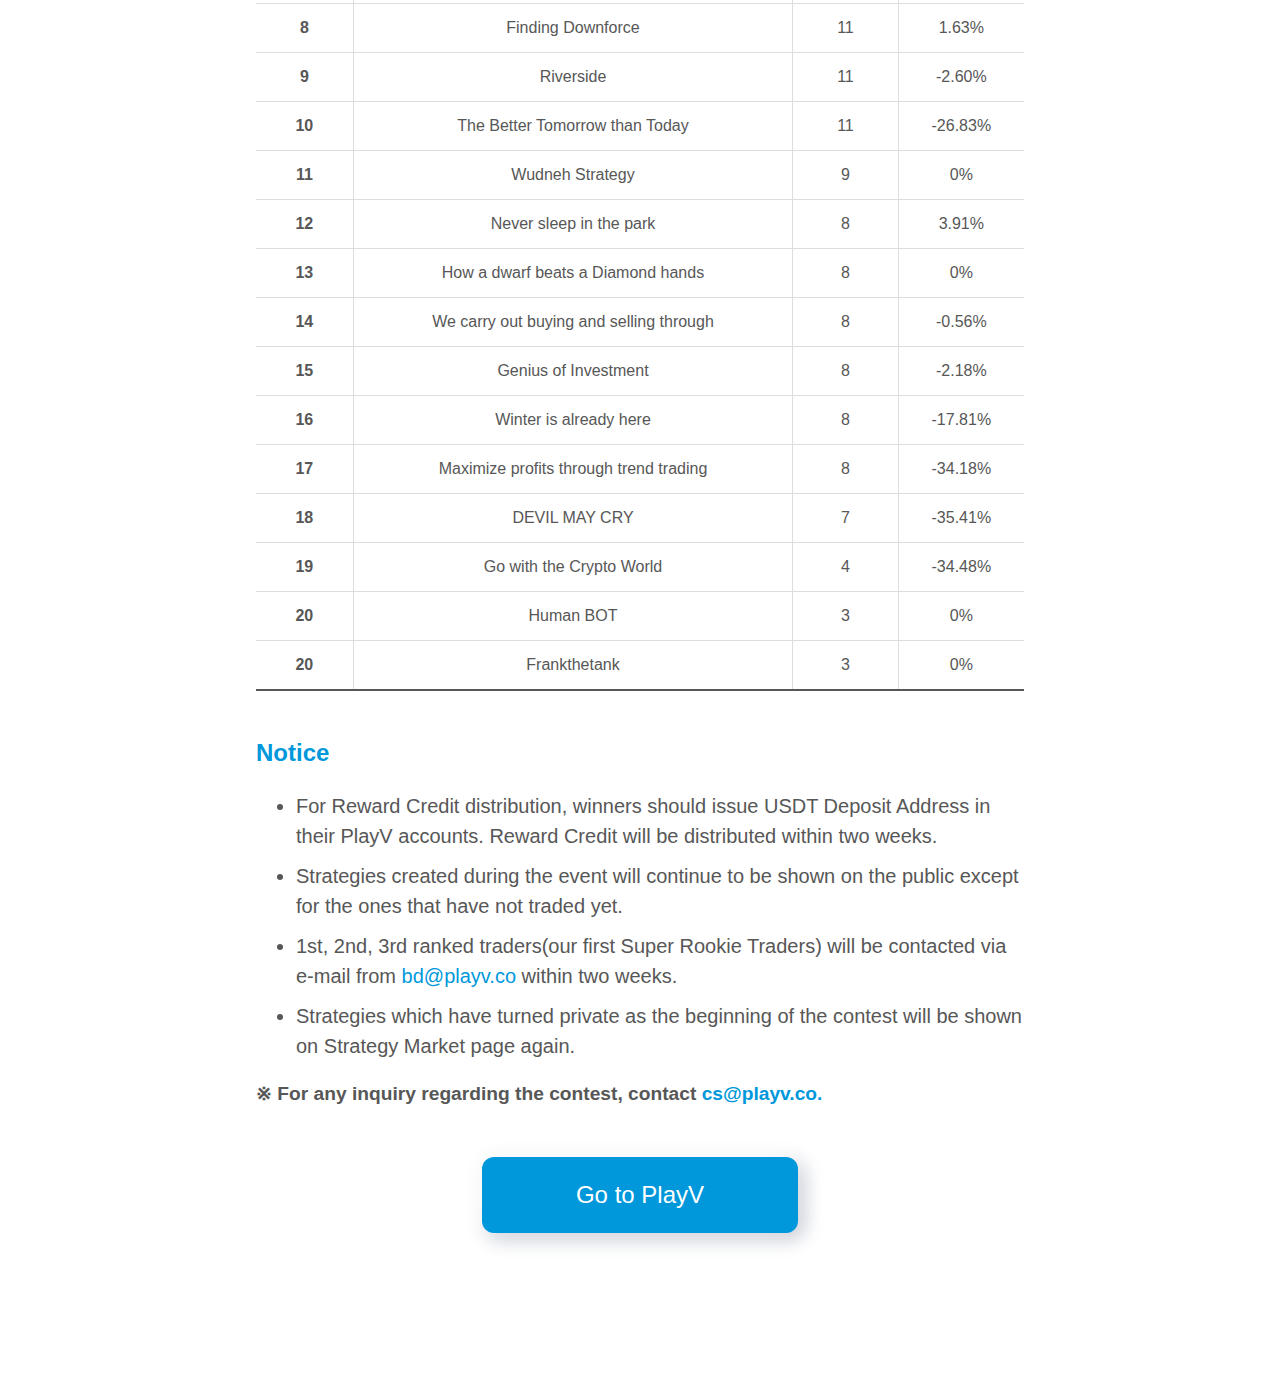
==== commit 36c8a0e2: "Update close.html" ====
--- a/close.html
+++ b/close.html
@@ -4,7 +4,7 @@
     <meta charset="UTF-8" />
     <meta name="viewport" content="width=device-width, initial-scale=1.0">
     <link rel="stylesheet" href="close.css" />
-    <link rel="icon" href="imgC/favicon-playV.svg" />
+    <link rel="icon" href="imgC/favicon-playV00.png" />
     <meta name="author" content="PlayV" />
     <meta name="title" content="PlayV Run Final Ranking" />
     <meta
@@ -12,7 +12,7 @@
         content="PlayV is a crypto trading strategy market where you can manage your digital assets with top-performing experts.
   Start only with $50 and invest like a pro."
       />
-    <title>PlayV Run</title>
+    <title>PlayV Run Final Ranking</title>
   </head>
   <body>
       <div class="banner">
@@ -46,7 +46,7 @@
                 <th>Rank</th>
                 <th>Strategy name</th>
                 <th>Score</th>
-                <th class="right">30 Days ROI</th>
+                <th class="right">ROI(%)</th>
               </tr>
               <tr class="top">
                 <th>4</th>
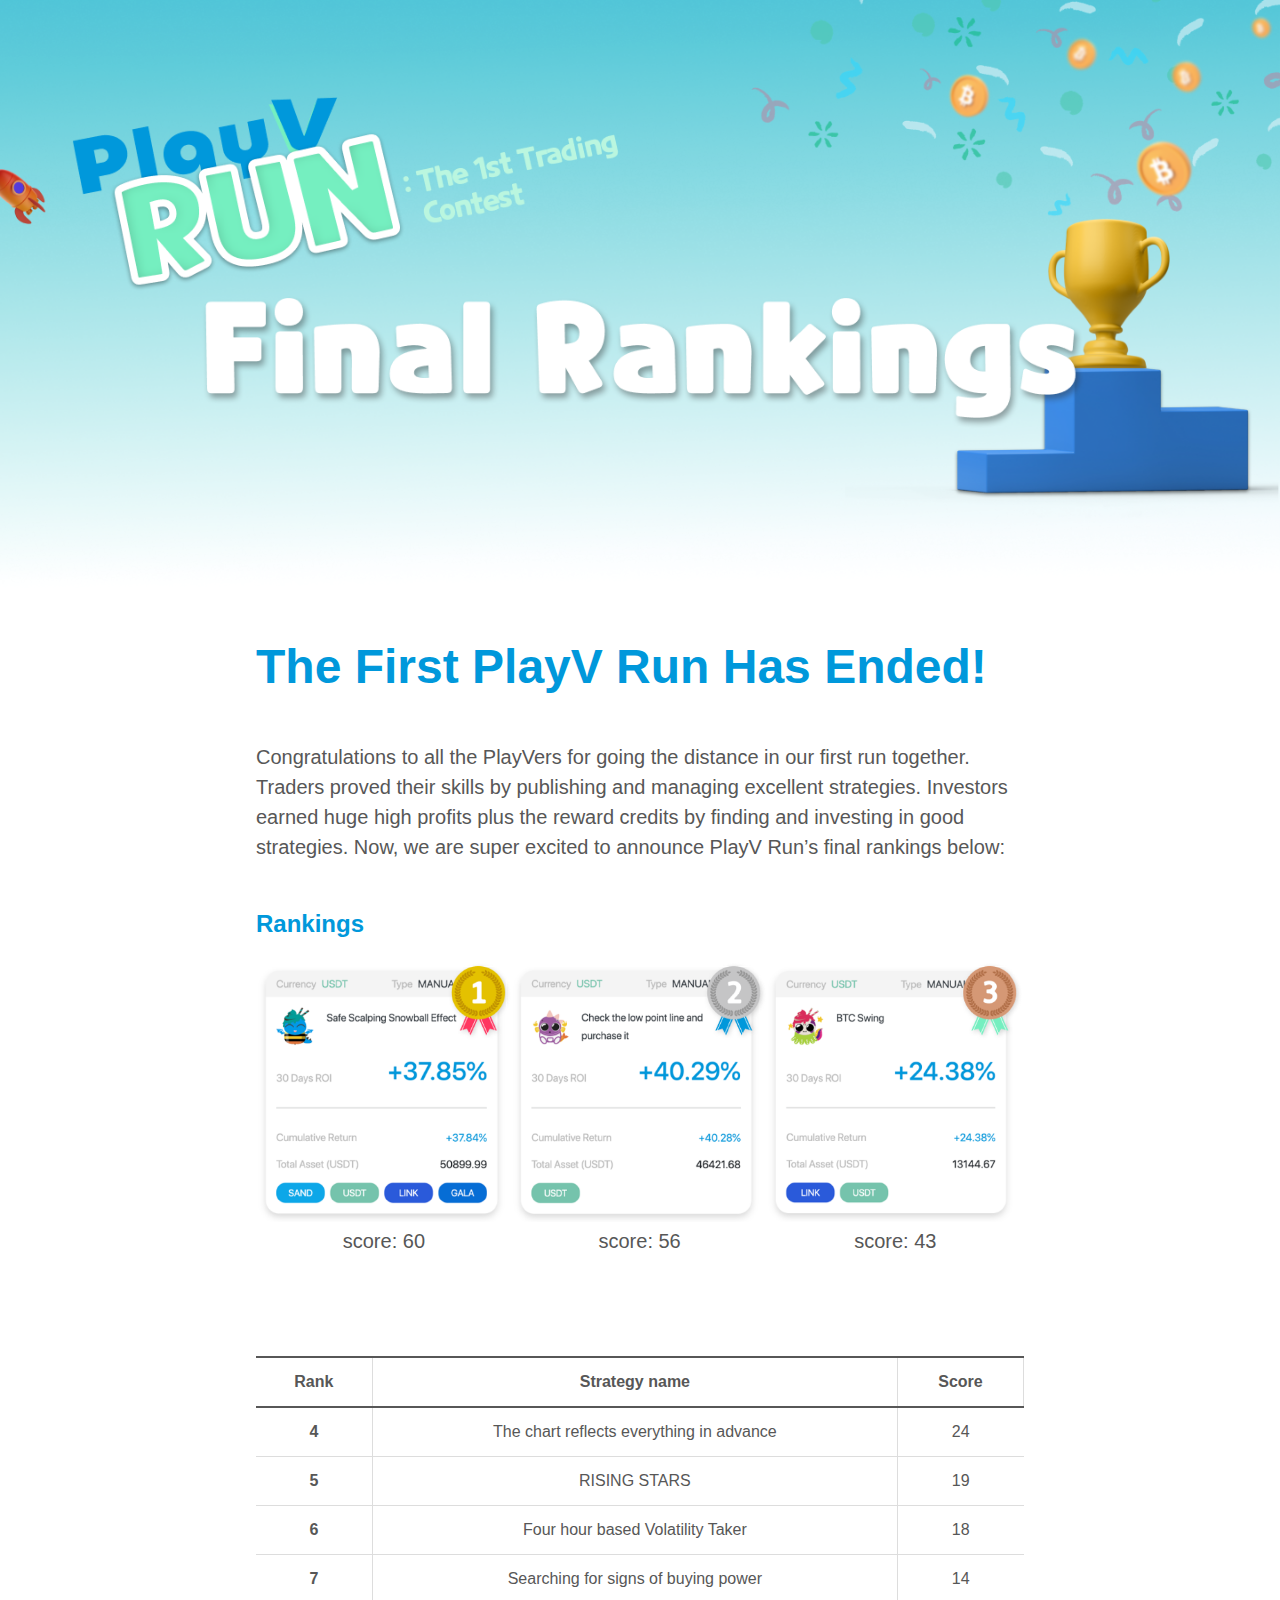
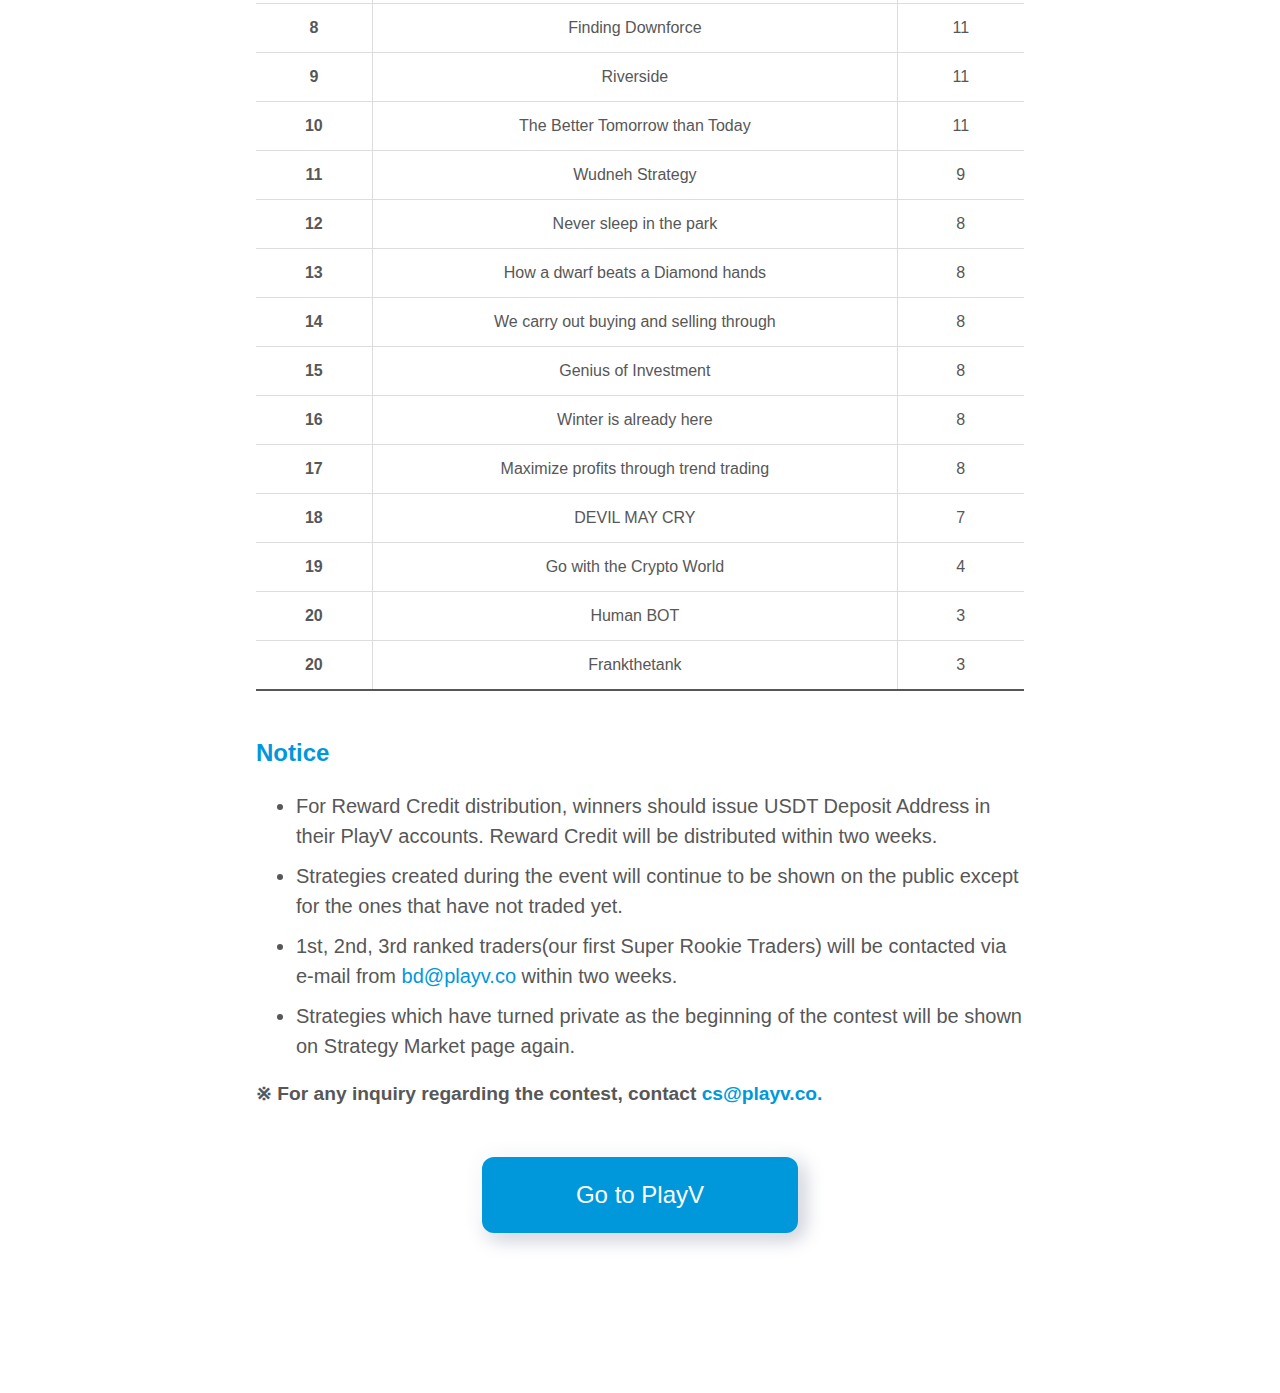
==== commit 58f31053: "Update close.html" ====
--- a/close.html
+++ b/close.html
@@ -46,132 +46,132 @@
                 <th>Rank</th>
                 <th>Strategy name</th>
                 <th>Score</th>
-                <th class="right">ROI(%)</th>
+
               </tr>
               <tr class="top">
                 <th>4</th>
                 <td>The chart reflects everything in advance</td>
                 <td>24</td>
-                <td>-30.57%</td>
+
               </tr>
              
               <tr>
                 <th>5</th>
                 <td>RISING STARS</td>
                 <td>19</td>
-                <td>5.54%</td>
+
               </tr>
               
               <tr>
                 <th>6</th>
                 <td>Four hour based Volatility Taker</td>
                 <td>18</td>
-                <td>8.34%</td>
+
               </tr>
 
               <tr>
                 <th>7</th>
                 <td>Searching for signs of buying power</td>
                 <td>14</td>
-                <td>9.63%</td>
+
               </tr>
 
               <tr>
                 <th>8</th>
                 <td>Finding Downforce</td>
                 <td>11</td>
-                <td>1.63%</td>
+
               </tr>
 
               <tr>
                 <th>9</th>
                 <td>Riverside</td>
                 <td>11</td>
-                <td>-2.60%</td>
+
               </tr>
 
               <tr>
                 <th>10</th>
                 <td>The Better Tomorrow than Today</td>
                 <td>11</td>
-                <td>-26.83%</td>
+
               </tr>
 
               <tr>
                 <th>11</th>
                 <td>Wudneh Strategy</td>
                 <td>9</td>
-                <td>0%</td>
+
               </tr>
 
               <tr>
                 <th>12</th>
                 <td>Never sleep in the park</td>
                 <td>8</td>
-                <td>3.91%</td>
+
               </tr>
 
               <tr>
                 <th>13</th>
                 <td>How a dwarf beats a Diamond hands</td>
                 <td>8</td>
-                <td>0%</td>
+
               </tr>
 
               <tr>
                 <th>14</th>
                 <td>We carry out buying and selling through</td>
                 <td>8</td>
-                <td>-0.56%</td>
+
               </tr>
 
               <tr>
                 <th>15</th>
                 <td>Genius of Investment</td>
                 <td>8</td>
-                <td>-2.18%</td>
+
               </tr>
 
               <tr>
                 <th>16</th>
                 <td>Winter is already here</td>
                 <td>8</td>
-                <td>-17.81%</td>
+
               </tr>
 
               <tr>
                 <th>17</th>
                 <td>Maximize profits through trend trading</td>
                 <td>8</td>
-                <td>-34.18%</td>
+
               </tr>
 
               <tr>
                 <th>18</th>
                 <td>DEVIL MAY CRY</td>
                 <td>7</td>
-                <td>-35.41%</td>
+
               </tr>
 
               <tr>
                 <th>19</th>
                 <td>Go with the Crypto World</td>
                 <td>4</td>
-                <td>-34.48%</td>
+
               </tr>
 
               <tr>
                 <th>20</th>
                 <td>Human BOT</td>
                 <td>3</td>
-                <td>0%</td>
+
               </tr>
 
               <tr>
                 <th>20</th>
                 <td>Frankthetank</td>
                 <td>3</td>
-                <td>0%</td>
+
               </tr>
               </table>
           </div>
